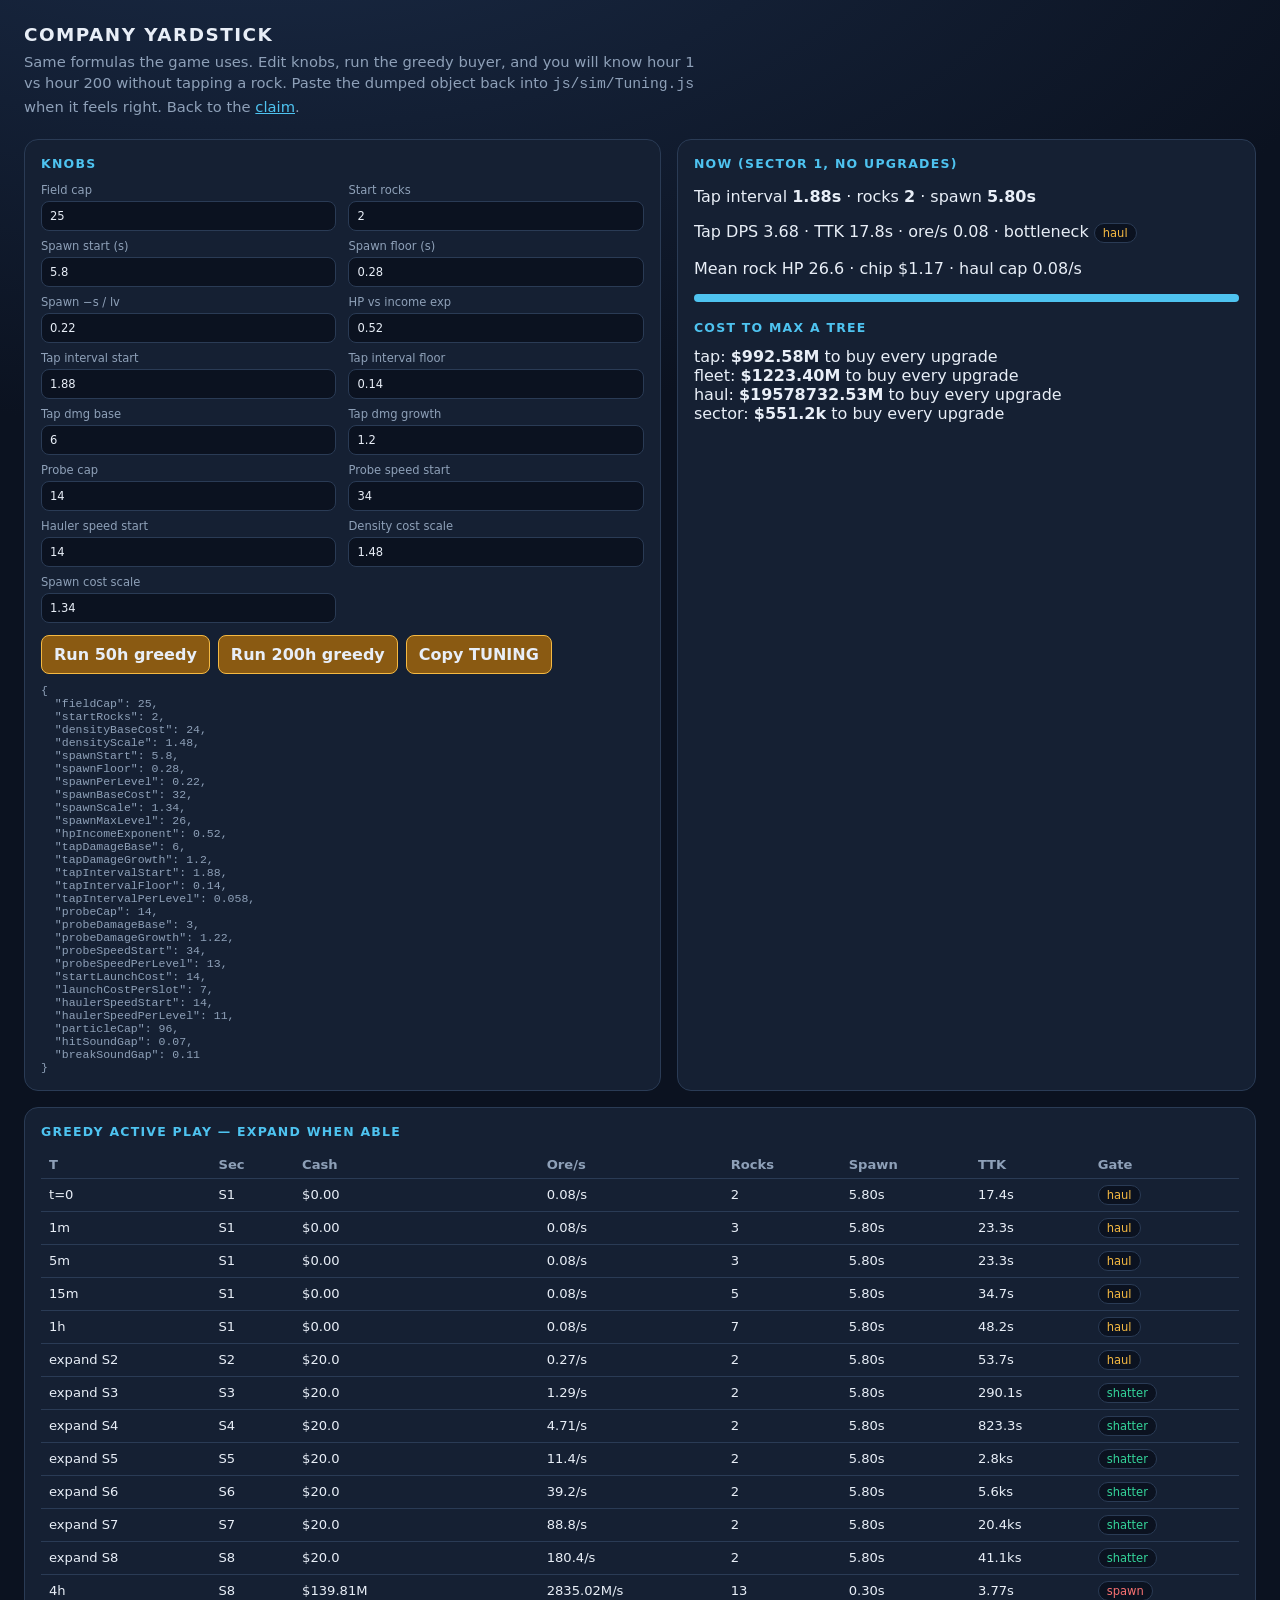
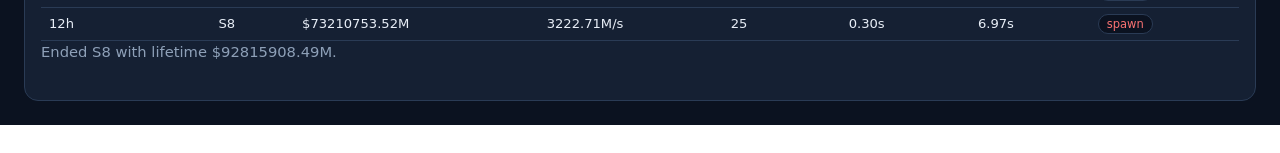
==== balance.html @ 93cc590c "Ship the field-first shell with a sector-sized claim camera. The playfield no longer grows with the " ====
<!DOCTYPE html>
<html lang="en">
<head>
  <meta charset="UTF-8" />
  <meta name="viewport" content="width=device-width, initial-scale=1" />
  <title>Yardstick — Ricochet Mining Co.</title>
  <style>
    :root {
      --bg: #0b1220;
      --panel: #152033;
      --line: #2a3b55;
      --text: #e8eef7;
      --muted: #8ea0b8;
      --gold: #f5b942;
      --cyan: #4ec3f0;
      --green: #34d399;
      --red: #f87171;
      font-family: ui-sans-serif, system-ui, sans-serif;
    }
    * { box-sizing: border-box; }
    body {
      margin: 0;
      background: radial-gradient(1200px 600px at 20% -10%, #1b2c48, var(--bg));
      color: var(--text);
      padding: 24px;
    }
    h1 { margin: 0 0 6px; font-size: 1.15rem; letter-spacing: 0.08em; text-transform: uppercase; }
    .sub { color: var(--muted); margin: 0 0 22px; max-width: 72ch; line-height: 1.45; font-size: 0.92rem; }
    a { color: var(--cyan); }
    .grid { display: grid; gap: 16px; grid-template-columns: 1.1fr 1fr; }
    @media (max-width: 960px) { .grid { grid-template-columns: 1fr; } }
    .card {
      background: var(--panel);
      border: 1px solid var(--line);
      border-radius: 14px;
      padding: 16px;
    }
    h2 { margin: 0 0 12px; font-size: 0.78rem; letter-spacing: 0.1em; text-transform: uppercase; color: var(--cyan); }
    table { width: 100%; border-collapse: collapse; font-variant-numeric: tabular-nums; font-size: 0.82rem; }
    th, td { text-align: left; padding: 6px 8px; border-bottom: 1px solid var(--line); }
    th { color: var(--muted); font-weight: 650; }
    .knobs { display: grid; grid-template-columns: 1fr 1fr; gap: 8px 12px; }
    label { display: flex; flex-direction: column; gap: 4px; font-size: 0.72rem; color: var(--muted); }
    input { background: #0b1220; color: var(--text); border: 1px solid var(--line); border-radius: 8px; padding: 7px 8px; font: inherit; }
    button {
      border: 1px solid var(--gold);
      background: #8a5a12;
      color: var(--text);
      font: inherit;
      font-weight: 700;
      padding: 9px 12px;
      border-radius: 8px;
      cursor: pointer;
    }
    .row { display: flex; gap: 8px; flex-wrap: wrap; margin-top: 12px; }
    .pill { display: inline-block; padding: 2px 8px; border-radius: 999px; background: #0b1220; border: 1px solid var(--line); font-size: 0.72rem; }
    .pill.haul { color: var(--gold); }
    .pill.spawn { color: var(--red); }
    .pill.shatter { color: var(--green); }
    pre { white-space: pre-wrap; font-size: 0.72rem; color: var(--muted); margin: 10px 0 0; }
    .bar { height: 8px; background: #0b1220; border-radius: 99px; overflow: hidden; }
    .bar > span { display: block; height: 100%; background: var(--cyan); }
  </style>
</head>
<body>
  <h1>Company yardstick</h1>
  <p class="sub">
    Same formulas the game uses. Edit knobs, run the greedy buyer, and you will know hour 1 vs hour 200
    without tapping a rock. Paste the dumped object back into <code>js/sim/Tuning.js</code> when it feels right.
    Back to the <a href="./index.html">claim</a>.
  </p>
  <div class="grid">
    <section class="card">
      <h2>Knobs</h2>
      <div class="knobs" id="knobs"></div>
      <div class="row">
        <button id="run" type="button">Run 50h greedy</button>
        <button id="run200" type="button">Run 200h greedy</button>
        <button id="copy" type="button">Copy TUNING</button>
      </div>
      <pre id="dump"></pre>
    </section>
    <section class="card">
      <h2>Now (sector 1, no upgrades)</h2>
      <div id="now"></div>
      <h2 style="margin-top:18px">Cost to max a tree</h2>
      <div id="costs"></div>
    </section>
  </div>
  <section class="card" style="margin-top:16px">
    <h2>Greedy active play — expand when able</h2>
    <div id="log"></div>
  </section>
  <script type="module">
    import { TUNING } from './js/sim/Tuning.js';
    import { catalogCosts, simulateGreedy, snapshot } from './js/sim/Economy.js';
    import { applyTuningToUpgrades, zeroUpgrades } from './js/ui/Upgrades.js';

    const knobs = [
      ['fieldCap', 'Field cap'],
      ['startRocks', 'Start rocks'],
      ['spawnStart', 'Spawn start (s)'],
      ['spawnFloor', 'Spawn floor (s)'],
      ['spawnPerLevel', 'Spawn −s / lv'],
      ['hpIncomeExponent', 'HP vs income exp'],
      ['tapIntervalStart', 'Tap interval start'],
      ['tapIntervalFloor', 'Tap interval floor'],
      ['tapDamageBase', 'Tap dmg base'],
      ['tapDamageGrowth', 'Tap dmg growth'],
      ['probeCap', 'Probe cap'],
      ['probeSpeedStart', 'Probe speed start'],
      ['haulerSpeedStart', 'Hauler speed start'],
      ['densityScale', 'Density cost scale'],
      ['spawnScale', 'Spawn cost scale']
    ];

    const box = document.getElementById('knobs');
    for (const [key, label] of knobs) {
      const el = document.createElement('label');
      el.innerHTML = `${label}<input data-key="${key}" type="number" step="any" value="${TUNING[key]}" />`;
      box.appendChild(el);
    }

    function readKnobs() {
      for (const input of box.querySelectorAll('input')) {
        const n = Number(input.value);
        if (Number.isFinite(n)) TUNING[input.dataset.key] = n;
      }
      applyTuningToUpgrades();
    }

    function fmt(n) {
      if (!Number.isFinite(n)) return '∞';
      if (Math.abs(n) >= 1e6) return `${(n / 1e6).toFixed(2)}M`;
      if (Math.abs(n) >= 1000) return `${(n / 1000).toFixed(1)}k`;
      return n.toFixed(n >= 10 ? 1 : 2);
    }

    function renderNow() {
      const snap = snapshot(zeroUpgrades(), 1, null, { tapping: true, probes: 0 });
      document.getElementById('now').innerHTML = `
        <p>Tap interval <strong>${snap.tapInterval.toFixed(2)}s</strong> · rocks <strong>${snap.maxAsteroids}</strong> · spawn <strong>${snap.spawnDelay.toFixed(2)}s</strong></p>
        <p>Tap DPS ${fmt(snap.tapDps)} · TTK ${fmt(snap.ttk)}s · ore/s ${fmt(snap.orePerSec)} · bottleneck <span class="pill ${snap.bottleneck}">${snap.bottleneck}</span></p>
        <p>Mean rock HP ${fmt(snap.belt.hp)} · chip $${fmt(snap.belt.value)} · haul cap ${fmt(snap.haulCap)}/s</p>
        <div class="bar"><span style="width:${Math.round(Math.min(1, snap.fill) * 100)}%"></span></div>
      `;
      const costs = catalogCosts();
      document.getElementById('costs').innerHTML = Object.entries(costs.byTab)
        .map(([tab, sum]) => `<div>${tab}: <strong>$${fmt(sum)}</strong> to buy every upgrade</div>`)
        .join('');
    }

    function renderLog(result) {
      const rows = result.log.map((row) => `
        <tr>
          <td>${row.label}</td>
          <td>S${row.sector}</td>
          <td>$${fmt(row.credits)}</td>
          <td>${fmt(row.orePerSec)}/s</td>
          <td>${row.rocks}</td>
          <td>${row.spawn.toFixed(2)}s</td>
          <td>${fmt(row.ttk)}s</td>
          <td><span class="pill ${row.bottleneck}">${row.bottleneck}</span></td>
        </tr>`).join('');
      document.getElementById('log').innerHTML = `
        <table>
          <thead><tr><th>T</th><th>Sec</th><th>Cash</th><th>Ore/s</th><th>Rocks</th><th>Spawn</th><th>TTK</th><th>Gate</th></tr></thead>
          <tbody>${rows}</tbody>
        </table>
        <p class="sub">Ended S${result.sectorLevel} with lifetime $${fmt(result.harvested)}.</p>
      `;
    }

    function dumpTuning() {
      document.getElementById('dump').textContent = JSON.stringify(TUNING, null, 2);
    }

    document.getElementById('run').onclick = () => {
      readKnobs();
      renderNow();
      renderLog(simulateGreedy({ hours: 50, tapping: true, expand: true }));
      dumpTuning();
    };
    document.getElementById('run200').onclick = () => {
      readKnobs();
      renderNow();
      renderLog(simulateGreedy({ hours: 200, tapping: true, expand: true }));
      dumpTuning();
    };
    document.getElementById('copy').onclick = async () => {
      readKnobs();
      dumpTuning();
      await navigator.clipboard.writeText(JSON.stringify(TUNING, null, 2));
    };

    renderNow();
    dumpTuning();
    renderLog(simulateGreedy({ hours: 12, tapping: true, expand: true }));
  </script>
</body>
</html>
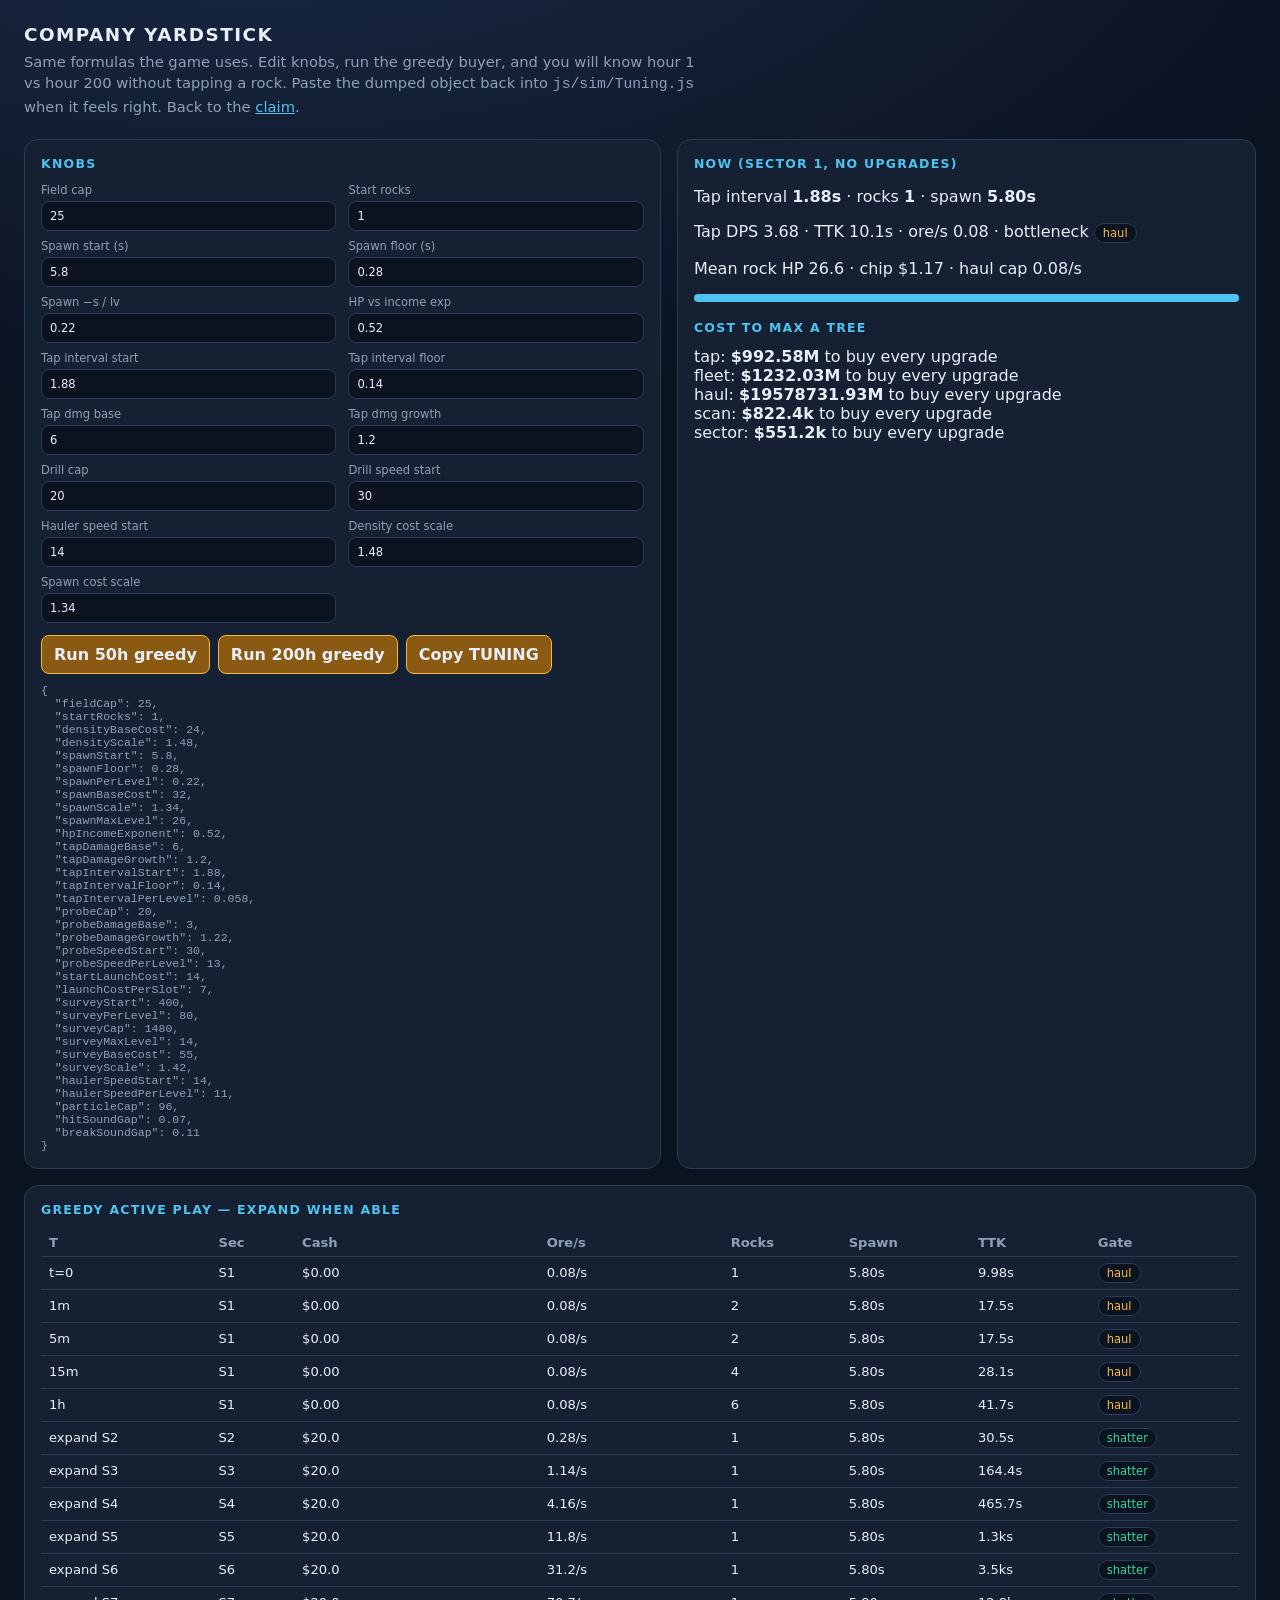
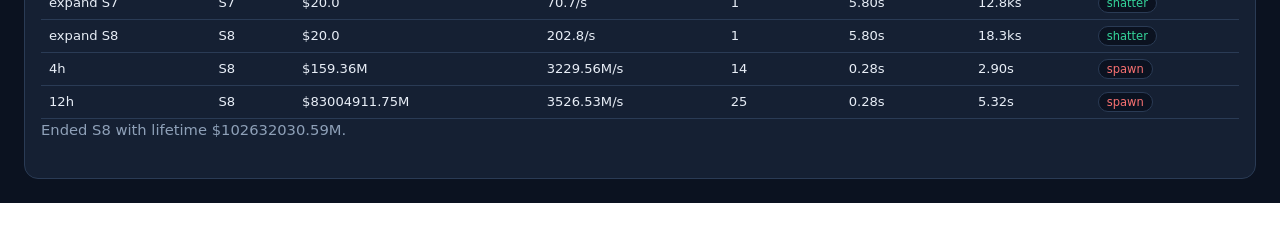
==== commit 8339425b: "Refresh the README and trim leftover probe-era wrappers and hot-path waste. Copy now matches laser/d" ====
--- a/balance.html
+++ b/balance.html
@@ -107,8 +107,8 @@
       ['tapIntervalFloor', 'Tap interval floor'],
       ['tapDamageBase', 'Tap dmg base'],
       ['tapDamageGrowth', 'Tap dmg growth'],
-      ['probeCap', 'Probe cap'],
-      ['probeSpeedStart', 'Probe speed start'],
+      ['probeCap', 'Drill cap'],
+      ['probeSpeedStart', 'Drill speed start'],
       ['haulerSpeedStart', 'Hauler speed start'],
       ['densityScale', 'Density cost scale'],
       ['spawnScale', 'Spawn cost scale']
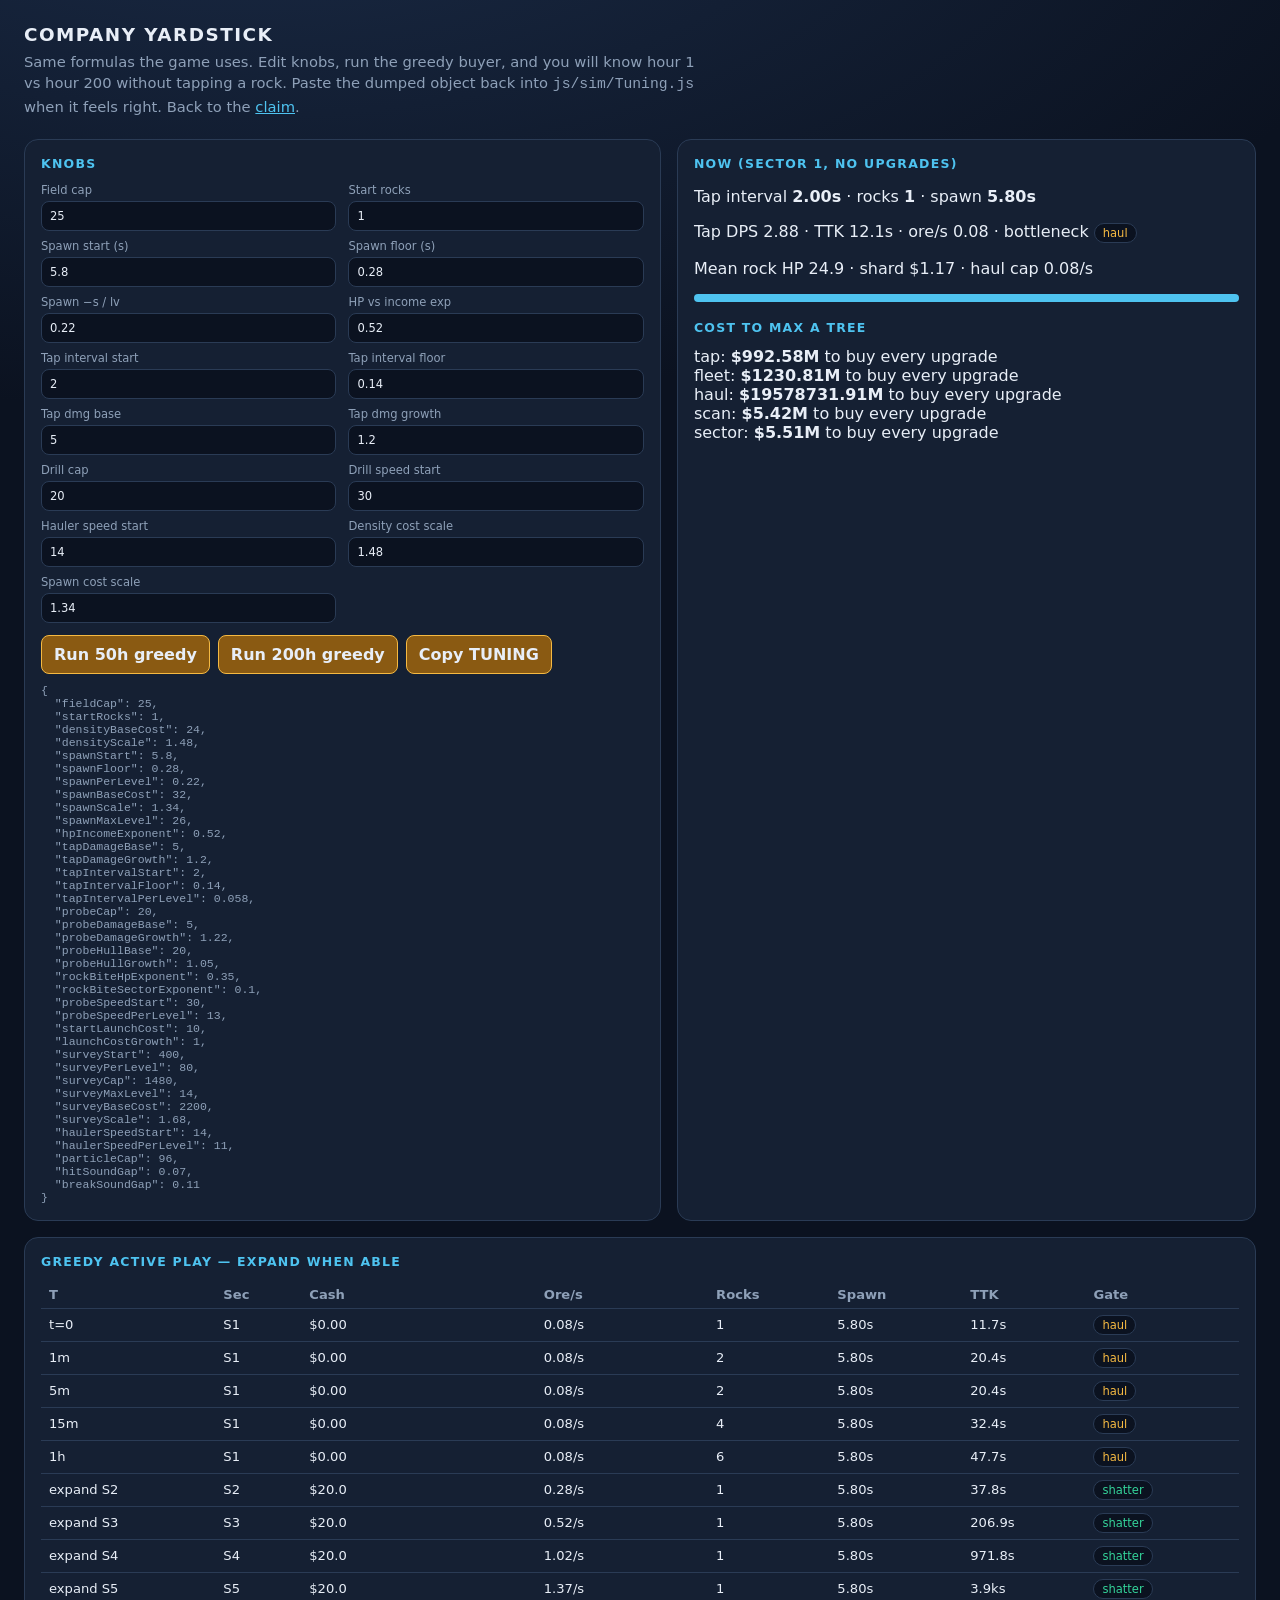
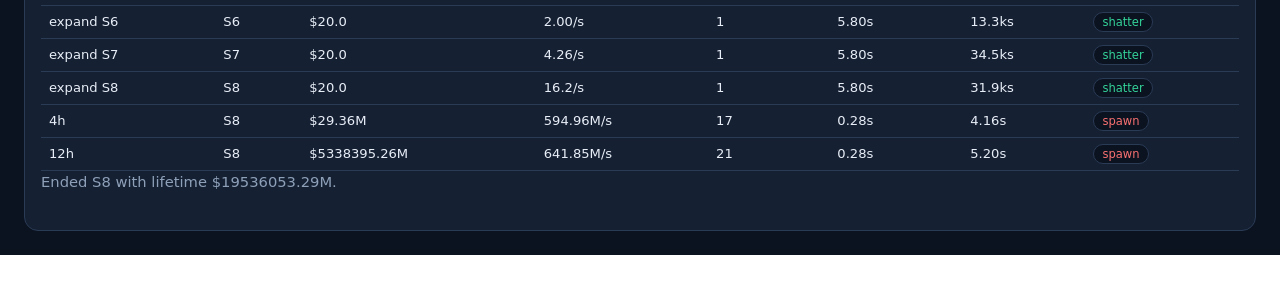
==== commit 0920b8a6: "Make the first drill cheap enough to try, split rock punch from drill damage, and name the shop in p" ====
--- a/balance.html
+++ b/balance.html
@@ -92,7 +92,7 @@
     <div id="log"></div>
   </section>
   <script type="module">
-    import { TUNING } from './js/sim/Tuning.js';
+    import { TUNING } from './js/sim/Tuning.js?v=50';
     import { catalogCosts, simulateGreedy, snapshot } from './js/sim/Economy.js';
     import { applyTuningToUpgrades, zeroUpgrades } from './js/ui/Upgrades.js';
 
@@ -141,7 +141,7 @@
       document.getElementById('now').innerHTML = `
         <p>Tap interval <strong>${snap.tapInterval.toFixed(2)}s</strong> · rocks <strong>${snap.maxAsteroids}</strong> · spawn <strong>${snap.spawnDelay.toFixed(2)}s</strong></p>
         <p>Tap DPS ${fmt(snap.tapDps)} · TTK ${fmt(snap.ttk)}s · ore/s ${fmt(snap.orePerSec)} · bottleneck <span class="pill ${snap.bottleneck}">${snap.bottleneck}</span></p>
-        <p>Mean rock HP ${fmt(snap.belt.hp)} · chip $${fmt(snap.belt.value)} · haul cap ${fmt(snap.haulCap)}/s</p>
+        <p>Mean rock HP ${fmt(snap.belt.hp)} · shard $${fmt(snap.belt.value)} · haul cap ${fmt(snap.haulCap)}/s</p>
         <div class="bar"><span style="width:${Math.round(Math.min(1, snap.fill) * 100)}%"></span></div>
       `;
       const costs = catalogCosts();
